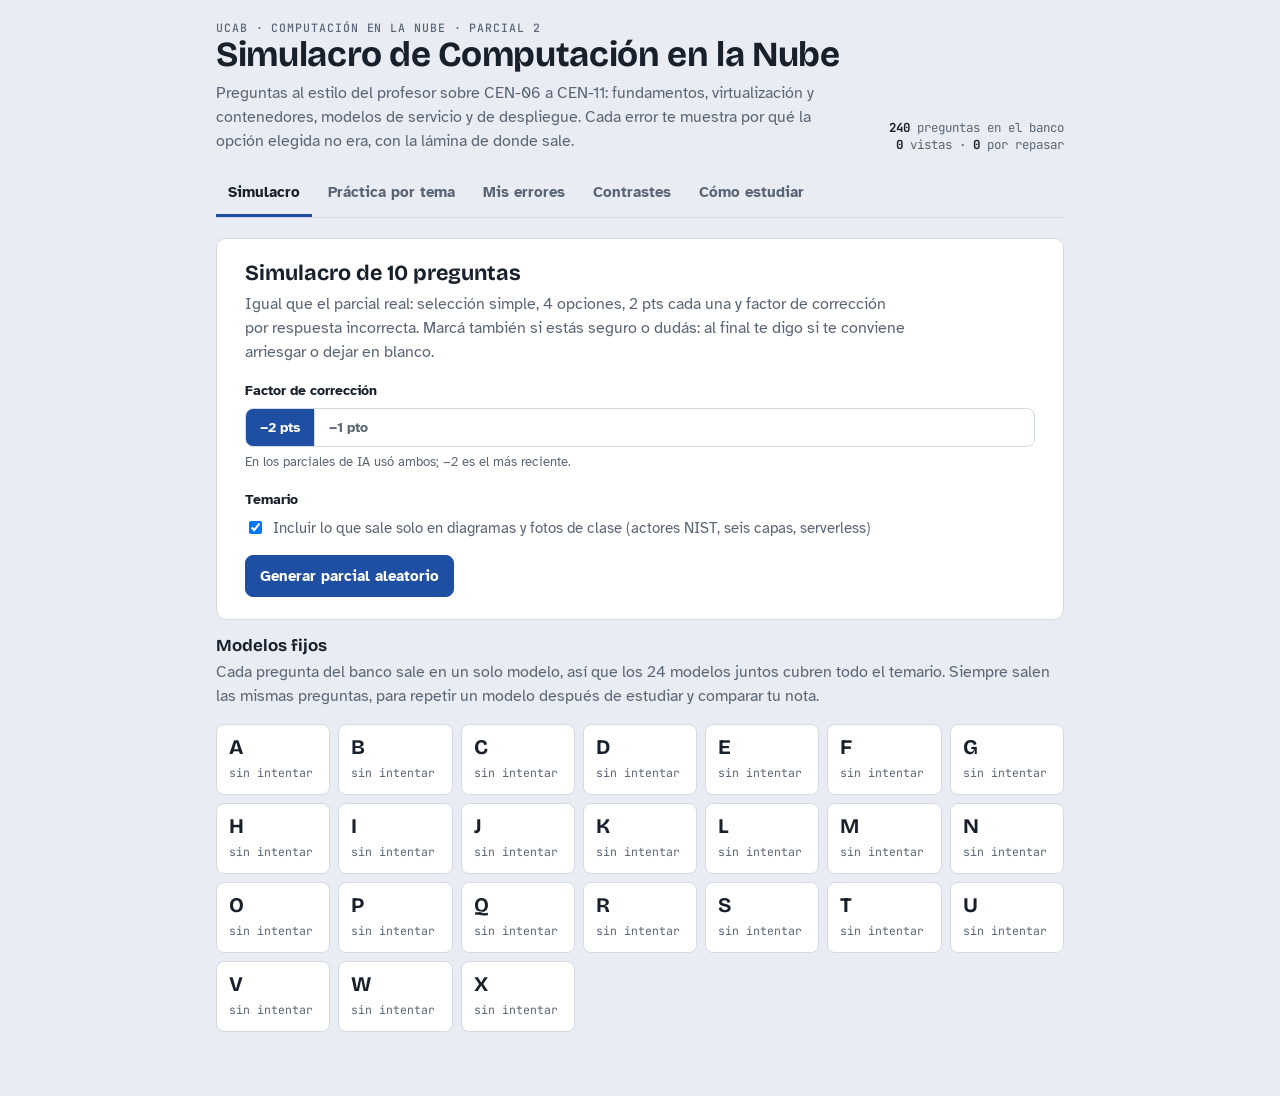
==== nube2/index.html @ 0131cf8a "feat: agregar curso Computación en la Nube Parcial 2 (nube2)" ====
<!doctype html>
<html lang="es">
<head>
<meta charset="utf-8">
<meta name="viewport" content="width=device-width, initial-scale=1, viewport-fit=cover">
<title>Simulacro Nube · Parcial 2</title>
<link rel="preconnect" href="https://fonts.googleapis.com">
<link rel="preconnect" href="https://fonts.gstatic.com" crossorigin>
<link rel="stylesheet" href="https://fonts.googleapis.com/css2?family=Bricolage+Grotesque:opsz,wght@12..96,500;12..96,700&family=Atkinson+Hyperlegible:ital,wght@0,400;0,700;1,400&family=JetBrains+Mono:wght@400;600&display=swap">
<link rel="stylesheet" href="../css/tokens.css">
<link rel="stylesheet" href="../css/base.css">
<link rel="stylesheet" href="../css/components.css">
</head>
<body>
<div class="wrap">
  <header class="top">
    <div>
      <div class="eyebrow" id="h-eyebrow"></div>
      <h1 id="h-title"></h1>
      <p class="sub" id="h-sub"></p>
    </div>
    <div class="legend" id="legend"></div>
  </header>

  <nav class="modes" role="tablist" aria-label="Modos de estudio">
    <button role="tab" data-mode="sim" aria-selected="true">Simulacro</button>
    <button role="tab" data-mode="prac" aria-selected="false">Práctica por tema</button>
    <button role="tab" data-mode="err" aria-selected="false">Mis errores</button>
    <button role="tab" data-mode="cmp" aria-selected="false">Contrastes</button>
    <button role="tab" data-mode="how" aria-selected="false">Cómo estudiar</button>
  </nav>

  <main id="app" aria-live="polite"></main>
  <noscript><p class="empty">Este simulacro necesita JavaScript activado.</p></noscript>
</div>

<!-- Núcleo (compartido por todos los cursos) -->
<script src="../js/util.js"></script>
<script src="../js/schema.js"></script>

<!-- Datos del curso: textos, banco por tema y tablas de contraste -->
<script src="data/course.js"></script>
<script src="data/bank/fundamentos.js"></script>
<script src="data/bank/caracteristicas.js"></script>
<script src="data/bank/serverless.js"></script>
<script src="data/bank/arquitectura.js"></script>
<script src="data/bank/virtualizacion.js"></script>
<script src="data/bank/contenedores.js"></script>
<script src="data/bank/servicios.js"></script>
<script src="data/bank/despliegue.js"></script>
<script src="data/bank/adopcion.js"></script>
<script src="data/bank/bloques.js"></script>
<script src="data/contrastes.js"></script>

<!-- Lógica (compartida) -->
<script src="../js/state.js"></script>
<script src="../js/exam.js"></script>
<script src="../js/ui.js"></script>
<script src="../js/views/sim.js"></script>
<script src="../js/views/prac.js"></script>
<script src="../js/views/err.js"></script>
<script src="../js/views/cmp.js"></script>
<script src="../js/views/how.js"></script>
<script src="../js/app.js"></script>
</body>
</html>
---- css/tokens.css ----
/* Paleta y tipografía. Claro por defecto; oscuro con prefers-color-scheme o data-theme="dark". */
:root {
  --bg: #e9edf3;
  --paper: #ffffff;
  --soft: #f3f6fa;
  --ink: #18202c;
  --muted: #5a6575;
  --line: #d3dae4;

  --accent: #1e4fa3;
  --accent-ink: #ffffff;
  --accent-soft: #e3ebf8;

  --ok: #1d7f48;
  --ok-soft: #e2f3e9;
  --bad: #b8322a;
  --bad-soft: #f9e4e2;
  --doubt: #a06a00;
  --doubt-soft: #fbf0d9;

  --f-display: 'Bricolage Grotesque', 'Segoe UI', system-ui, sans-serif;
  --f-body: 'Atkinson Hyperlegible', 'Segoe UI', system-ui, sans-serif;
  --f-mono: 'JetBrains Mono', ui-monospace, Consolas, monospace;
  --r: 10px;
}

@media (prefers-color-scheme: dark) {
  :root:not([data-theme="light"]) {
    --bg: #0e131b; --paper: #161d28; --soft: #1c2533; --ink: #e4e9f1; --muted: #97a2b3; --line: #2a3443;
    --accent: #7ea4ff; --accent-ink: #0e131b; --accent-soft: #1e2b44;
    --ok: #55c486; --ok-soft: #163224; --bad: #ff7b70; --bad-soft: #3a1c1a; --doubt: #f0bf52; --doubt-soft: #382c12;
    color-scheme: dark;
  }
}
:root[data-theme="dark"] {
  --bg: #0e131b; --paper: #161d28; --soft: #1c2533; --ink: #e4e9f1; --muted: #97a2b3; --line: #2a3443;
  --accent: #7ea4ff; --accent-ink: #0e131b; --accent-soft: #1e2b44;
  --ok: #55c486; --ok-soft: #163224; --bad: #ff7b70; --bad-soft: #3a1c1a; --doubt: #f0bf52; --doubt-soft: #382c12;
  color-scheme: dark;
}
---- css/base.css ----
/* Reset, tipografía y estructura de la página. */
*, *::before, *::after { box-sizing: border-box; }
html { -webkit-text-size-adjust: 100%; }
body {
  margin: 0;
  background: var(--bg);
  color: var(--ink);
  font: 16px/1.5 var(--f-body);
}
.wrap {
  max-width: 880px;
  margin: 0 auto;
  padding-block: 20px 64px;
  padding-left: max(16px, env(safe-area-inset-left, 0px));
  padding-right: max(16px, env(safe-area-inset-right, 0px));
}
h1, h2, h3 { font-family: var(--f-display); margin: 0; line-height: 1.15; text-wrap: balance; }
h1 { font-size: clamp(1.6rem, 4vw, 2.2rem); letter-spacing: -.01em; }
h2 { font-size: 1.35rem; }
h3 { font-size: 1.05rem; }
p { margin: 0; }
button, select, input { font: inherit; color: inherit; }
button { cursor: pointer; }
:focus-visible { outline: 3px solid var(--accent); outline-offset: 2px; border-radius: 4px; }

.mono { font-family: var(--f-mono); font-variant-numeric: tabular-nums; }
.muted { color: var(--muted); }
.eyebrow { font: 500 .72rem var(--f-mono); letter-spacing: .08em; text-transform: uppercase; color: var(--muted); }
.row { display: flex; flex-wrap: wrap; gap: 10px; align-items: center; }
.row.between { justify-content: space-between; }
.stack { display: flex; flex-direction: column; gap: 16px; }
.lead { color: var(--muted); max-width: 66ch; }
.empty { padding: 28px; text-align: center; color: var(--muted); }

header.top { display: flex; flex-wrap: wrap; align-items: flex-end; justify-content: space-between; gap: 12px 24px; margin-bottom: 18px; }
header.top .sub { color: var(--muted); margin-top: 6px; max-width: 62ch; }
.legend { font: .78rem var(--f-mono); color: var(--muted); text-align: right; }
.legend b { color: var(--ink); }

nav.modes { display: flex; gap: 4px; overflow-x: auto; border-bottom: 1px solid var(--line); margin-bottom: 20px; scrollbar-width: none; }
nav.modes button {
  flex: 0 0 auto; background: none; border: 0; border-bottom: 3px solid transparent;
  color: var(--muted); font-weight: 600; font-size: .95rem; padding: 10px 12px;
}
nav.modes button:hover { color: var(--ink); }
nav.modes button[aria-selected="true"] { color: var(--ink); border-bottom-color: var(--accent); }

@media (prefers-reduced-motion: reduce) { * { transition: none !important; } }
---- css/components.css ----
/* Componentes: botones, hoja de examen, preguntas, feedback, paneles, tablas. */

/* Botones y controles */
.btn {
  display: inline-flex; align-items: center; gap: 8px;
  border: 1px solid var(--line); background: var(--paper); color: var(--ink);
  border-radius: 8px; padding: 9px 14px; font-weight: 600; font-size: .95rem;
}
.btn:hover { border-color: var(--accent); }
.btn.primary { background: var(--accent); border-color: var(--accent); color: var(--accent-ink); }
.btn.ghost { background: transparent; }
.btn:disabled { opacity: .45; cursor: not-allowed; }
.seg { display: inline-flex; border: 1px solid var(--line); border-radius: 8px; overflow: hidden; }
.seg button { border: 0; background: var(--paper); color: var(--muted); padding: 8px 14px; font-weight: 600; font-size: .9rem; }
.seg button + button { border-left: 1px solid var(--line); }
.seg button[aria-pressed="true"] { background: var(--accent); color: var(--accent-ink); }
.field { display: flex; flex-direction: column; gap: 6px; }
.lbl { font-weight: 700; font-size: .9rem; }
.chips { display: flex; flex-wrap: wrap; gap: 6px; }
.chip {
  font: .7rem var(--f-mono); letter-spacing: .03em; padding: 3px 8px; border-radius: 999px;
  background: var(--soft); color: var(--muted); border: 1px solid var(--line); white-space: nowrap;
}
.chip.trap { background: var(--accent-soft); color: var(--accent); border-color: transparent; }
.advice { border-radius: 8px; padding: 12px 14px; background: var(--accent-soft); }
.advice b { color: var(--accent); }

/* Hoja de examen */
.sheet { background: var(--paper); border: 1px solid var(--line); border-radius: var(--r); padding: 22px clamp(16px, 3vw, 28px); }
.sheet-head { display: flex; flex-wrap: wrap; justify-content: space-between; gap: 8px 16px; border-bottom: 2px solid var(--ink); padding-bottom: 12px; margin-bottom: 6px; }
.sheet-head .uni { font-size: .85rem; color: var(--muted); line-height: 1.35; }
.sheet-head .uni b { color: var(--ink); }

/* Pregunta */
.q { padding: 18px 0; border-bottom: 1px solid var(--line); }
.q:last-child { border-bottom: 0; }
.q-stem { display: grid; grid-template-columns: auto 1fr; gap: 4px 10px; font-size: 1.05rem; }
.q-num { font: 600 1rem var(--f-mono); color: var(--muted); }
.q-meta { grid-column: 2; margin-top: 4px; }
.opts { display: grid; grid-template-columns: 1fr 1fr; gap: 8px 14px; margin: 14px 0 0; padding-left: calc(1ch + 26px); }
.conf { display: flex; flex-wrap: wrap; gap: 6px; margin: 10px 0 0; padding-left: calc(1ch + 26px); }
@media (max-width: 620px) { .opts, .conf { grid-template-columns: 1fr; padding-left: 0; } }
.opt {
  display: flex; gap: 10px; align-items: flex-start; text-align: left; width: 100%;
  border: 1px solid var(--line); background: transparent; border-radius: 8px;
  padding: 9px 11px; font-size: .98rem; line-height: 1.35; min-width: 0;
}
.opt .box { font: .85rem var(--f-mono); color: var(--muted); white-space: nowrap; padding-top: 1px; }
.opt:hover:not(:disabled) { border-color: var(--accent); background: var(--soft); }
.opt.sel { background: var(--accent-soft); border-color: var(--accent); }
.opt.sel .box { color: var(--accent); font-weight: 600; }
.opt.right { background: var(--ok-soft); border-color: var(--ok); }
.opt.right .box { color: var(--ok); font-weight: 600; }
.opt.wrong { background: var(--bad-soft); border-color: var(--bad); }
.opt.wrong .box { color: var(--bad); font-weight: 600; }
.opt:disabled { cursor: default; }
.conf button { border: 1px solid var(--line); background: var(--paper); color: var(--muted); border-radius: 999px; padding: 4px 12px; font-size: .82rem; }
.conf button[aria-pressed="true"].c-sure { background: var(--ok-soft); color: var(--ok); border-color: var(--ok); }
.conf button[aria-pressed="true"].c-doubt { background: var(--doubt-soft); color: var(--doubt); border-color: var(--doubt); }
.conf button[aria-pressed="true"].c-blank { background: var(--soft); color: var(--ink); border-color: var(--ink); }

/* Feedback por pregunta */
.fb { margin-top: 14px; border: 1px solid var(--line); background: var(--soft); border-radius: 8px; padding: 14px 16px; display: flex; flex-direction: column; gap: 10px; }
.fb .verdict { font: 700 1.05rem var(--f-display); }
.fb .verdict.ok { color: var(--ok); } .fb .verdict.bad { color: var(--bad); } .fb .verdict.blank { color: var(--muted); }
.fb ul { margin: 8px 0 0; padding-left: 18px; display: flex; flex-direction: column; gap: 4px; color: var(--muted); }
.fb li b { color: var(--ink); }
.fb .src { font: .75rem var(--f-mono); color: var(--muted); }
details summary { cursor: pointer; color: var(--accent); font-weight: 700; font-size: .9rem; }

/* Barra fija del simulacro */
.sticky-bar {
  position: sticky; bottom: 0; margin-top: 16px; background: var(--paper); border: 1px solid var(--line);
  border-radius: var(--r); padding: 12px 14px calc(12px + env(safe-area-inset-bottom, 0px));
  display: flex; flex-wrap: wrap; gap: 10px; align-items: center; justify-content: space-between;
}
.progress { height: 4px; background: var(--line); border-radius: 99px; overflow: hidden; }
.progress i { display: block; height: 100%; background: var(--accent); transition: width .25s; }

/* Paneles de configuración y modelos */
.panel-grid { display: grid; grid-template-columns: repeat(auto-fit, minmax(240px, 1fr)); gap: 14px; }
.models { display: grid; grid-template-columns: repeat(auto-fill, minmax(112px, 1fr)); gap: 8px; }
.model { border: 1px solid var(--line); background: var(--paper); border-radius: 8px; padding: 10px 12px; text-align: left; }
.model:hover { border-color: var(--accent); }
.model b { display: block; font: 700 1.3rem var(--f-display); }
.model .mono { font-size: .72rem; color: var(--muted); }
.model .mono.has { color: var(--ok); }

/* Resultados */
.score { display: grid; grid-template-columns: auto 1fr; gap: 6px 24px; align-items: center; }
@media (max-width: 560px) { .score { grid-template-columns: 1fr; } }
.big { font: 700 clamp(3rem, 10vw, 4.4rem)/1 var(--f-display); font-variant-numeric: tabular-nums; letter-spacing: -.02em; }
.big small { font-size: .4em; color: var(--muted); font-weight: 500; }
.kv { display: grid; grid-template-columns: repeat(auto-fit, minmax(120px, 1fr)); gap: 10px; }
.kv > div { border-left: 3px solid var(--line); padding: 2px 0 2px 10px; }
.kv .k { font-size: .78rem; color: var(--muted); }
.kv .v { font: 600 1.1rem var(--f-mono); }
.kv .ok { border-color: var(--ok); } .kv .bad { border-color: var(--bad); } .kv .doubt { border-color: var(--doubt); }

/* Dominio por tema */
.mastery { display: flex; flex-direction: column; gap: 8px; }
.mrow { display: grid; grid-template-columns: minmax(0, 1fr) 120px 64px; gap: 10px; align-items: center; font-size: .92rem; }
@media (max-width: 520px) { .mrow { grid-template-columns: minmax(0, 1fr) 80px 56px; } }
.mrow > button { all: unset; cursor: pointer; overflow: hidden; text-overflow: ellipsis; white-space: nowrap; }
.mrow > button:hover { color: var(--accent); text-decoration: underline; }
.mrow > button:focus-visible { outline: 3px solid var(--accent); outline-offset: 2px; }
.mrow .mono { font-size: .8rem; color: var(--muted); text-align: right; }
.bar { height: 8px; border-radius: 99px; background: var(--soft); border: 1px solid var(--line); overflow: hidden; }
.bar i { display: block; height: 100%; background: var(--accent); }

/* Tablas de contraste y de esperanza */
.tbl { overflow-x: auto; border: 1px solid var(--line); border-radius: 8px; }
table { border-collapse: collapse; width: 100%; font-size: .92rem; }
th, td { text-align: left; padding: 9px 12px; border-bottom: 1px solid var(--line); vertical-align: top; }
th { font: 600 .72rem var(--f-mono); letter-spacing: .06em; text-transform: uppercase; color: var(--muted); background: var(--soft); }
tr:last-child td { border-bottom: 0; }
td:first-child { font-weight: 700; }
.toc { display: flex; flex-wrap: wrap; gap: 6px; }
.toc a { color: var(--accent); font-size: .85rem; text-decoration: none; border: 1px solid var(--line); border-radius: 999px; padding: 3px 10px; background: var(--paper); }
.toc a:hover { border-color: var(--accent); }
.ev td, .ev th { text-align: center; } .ev td:first-child { text-align: left; }
.pos { color: var(--ok); font-weight: 700; } .neg { color: var(--bad); font-weight: 700; } .zero { color: var(--doubt); font-weight: 700; }

/* Pasos del método */
.steps { display: grid; gap: 12px; counter-reset: s; padding: 0; margin: 0; list-style: none; }
.steps li { display: grid; grid-template-columns: 2.2rem 1fr; gap: 12px; align-items: start; }
.steps li::before {
  counter-increment: s; content: counter(s); font: 700 1.3rem var(--f-display); color: var(--accent);
  border: 2px solid var(--accent); border-radius: 50%; width: 2.2rem; height: 2.2rem; display: grid; place-items: center;
}

/* Marcas extra: temario extra / «mencionado en clase», e interruptor del temario */
.chip.extra { background: var(--doubt-soft); color: var(--doubt); border-color: transparent; }
.check { display: flex; gap: 8px; align-items: flex-start; font-size: .92rem; color: var(--muted); }
.check input { margin-top: 4px; }
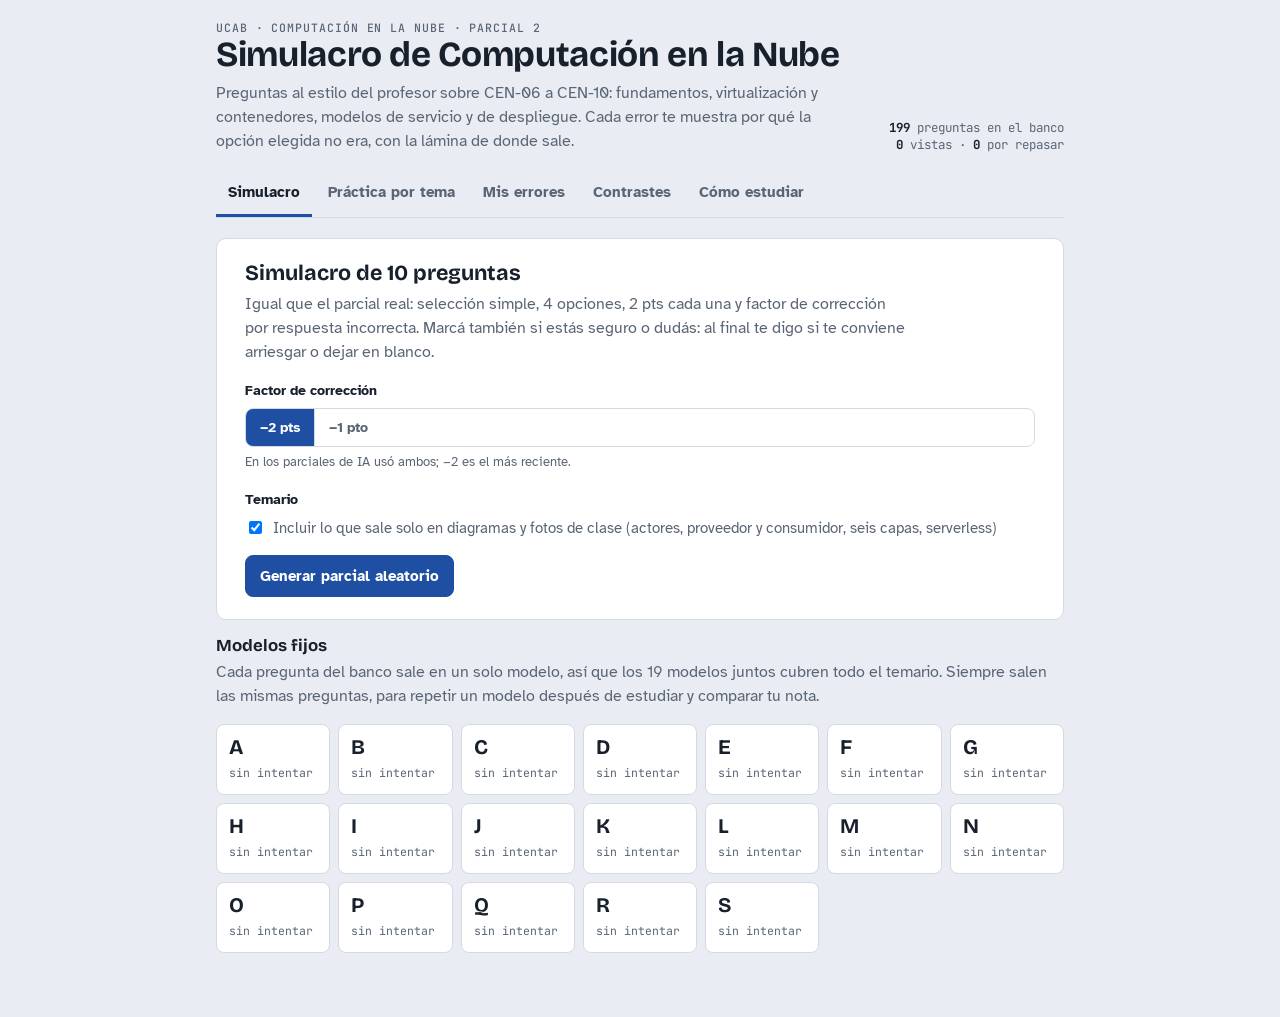
==== commit 88ddb747: "feat(nube2): ajustar temario a CEN-06..CEN-10 (199 preguntas) y migrar progreso de IDs quitados" ====
--- a/nube2/index.html
+++ b/nube2/index.html
@@ -48,7 +48,6 @@
 <script src="data/bank/contenedores.js"></script>
 <script src="data/bank/servicios.js"></script>
 <script src="data/bank/despliegue.js"></script>
-<script src="data/bank/adopcion.js"></script>
 <script src="data/bank/bloques.js"></script>
 <script src="data/contrastes.js"></script>
 
